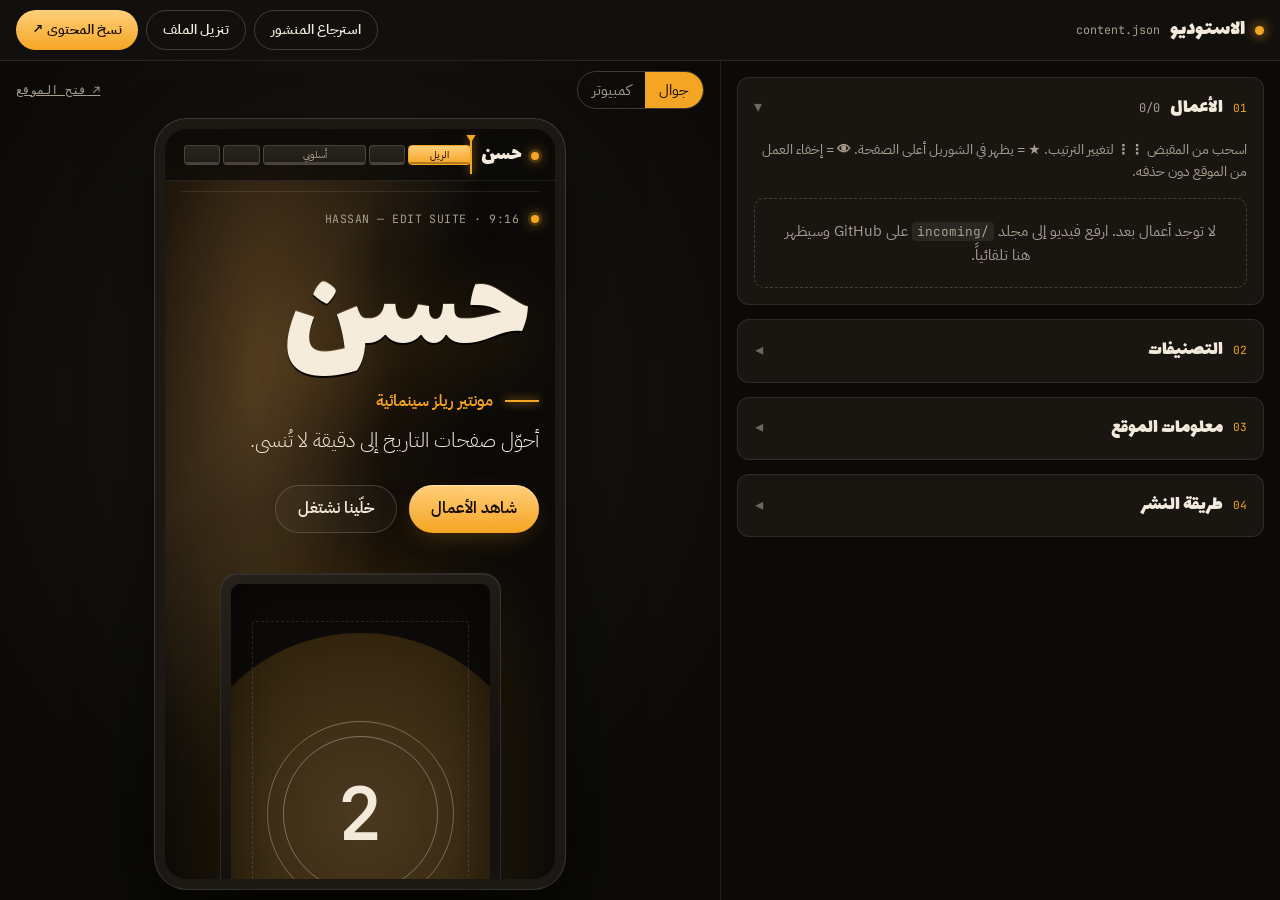
==== studio/index.html @ 0f014a51 "Add /studio visual editor, timeline polish, robots.txt Co-Authored-By: Claude Opus 5.5 <noreply@anth" ====
<!doctype html>
<html lang="ar" dir="rtl">
<head>
  <meta charset="utf-8">
  <meta name="viewport" content="width=device-width, initial-scale=1">
  <meta name="robots" content="noindex, nofollow">
  <title>الاستوديو — تحرير الموقع</title>
  <link rel="icon" href="../assets/favicon.svg" type="image/svg+xml">
  <link rel="preconnect" href="https://fonts.googleapis.com">
  <link rel="preconnect" href="https://fonts.gstatic.com" crossorigin>
  <link rel="stylesheet" href="https://fonts.googleapis.com/css2?family=IBM+Plex+Sans+Arabic:wght@400;600&family=JetBrains+Mono:wght@400;600&family=Lalezar&display=swap">
  <link rel="stylesheet" href="studio.css">
</head>
<body>
  <header class="bar">
    <div class="bar__brand"><span class="tally"></span><b>الاستوديو</b><span class="mono dim">content.json</span></div>
    <div class="bar__status" id="status" role="status"></div>
    <div class="bar__actions">
      <button class="btn btn--ghost" id="btnReset" type="button" title="تجاهل تعديلاتك والرجوع للنسخة المنشورة">استرجاع المنشور</button>
      <button class="btn btn--ghost" id="btnDownload" type="button">تنزيل الملف</button>
      <button class="btn btn--amber" id="btnCopy" type="button">نسخ المحتوى ↗</button>
    </div>
  </header>

  <div class="tabs" role="tablist">
    <button role="tab" aria-selected="true" data-pane="edit">التحرير</button>
    <button role="tab" aria-selected="false" data-pane="preview">المعاينة</button>
  </div>

  <main class="layout">
    <section class="pane pane--edit" id="paneEdit">
      <details class="box" open>
        <summary><span class="mono">01</span> الأعمال <span class="count" id="worksCount"></span></summary>
        <p class="hint">اسحب من المقبض <b>⋮⋮</b> لتغيير الترتيب. <b>★</b> = يظهر في الشوريل أعلى الصفحة. <b>👁</b> = إخفاء العمل من الموقع دون حذفه.</p>
        <ol class="works" id="works"></ol>
      </details>

      <details class="box">
        <summary><span class="mono">02</span> التصنيفات</summary>
        <p class="hint">تغيير اسم التصنيف هنا يحدّثه في كل الأعمال تلقائياً. الترتيب هنا = ترتيب الأزرار في الموقع.</p>
        <ul class="cats" id="cats"></ul>
        <form class="addcat" id="addCat"><input id="newCat" placeholder="اسم تصنيف جديد" aria-label="اسم تصنيف جديد"><button class="btn btn--ghost" type="submit">إضافة</button></form>
      </details>

      <details class="box">
        <summary><span class="mono">03</span> معلومات الموقع</summary>
        <div class="fields" id="siteFields"></div>
      </details>

      <details class="box">
        <summary><span class="mono">04</span> طريقة النشر</summary>
        <ol class="howto">
          <li>عدّل ما تريد هنا وشاهد النتيجة في المعاينة.</li>
          <li>اضغط <b>نسخ المحتوى</b>. سيُنسخ الملف وتُفتح صفحة GitHub لتعديل <code>content.json</code>.</li>
          <li>في صفحة GitHub: اضغط داخل المحرّر، حدّد الكل (<code>Ctrl+A</code> أو ⌘A) ثم الصق (<code>Ctrl+V</code>).</li>
          <li>اضغط الزر الأخضر <b>Commit changes</b> ثم <b>Commit changes</b> مرة ثانية.</li>
          <li>خلال دقيقة أو دقيقتين يظهر التعديل على الموقع.</li>
        </ol>
      </details>
    </section>

    <section class="pane pane--preview" id="panePreview">
      <div class="preview__bar">
        <div class="seg" role="group" aria-label="حجم المعاينة">
          <button type="button" data-size="phone" aria-pressed="true">جوال</button>
          <button type="button" data-size="desktop" aria-pressed="false">كمبيوتر</button>
        </div>
        <a class="mono dim" href="../" target="_blank" rel="noopener">فتح الموقع ↗</a>
      </div>
      <div class="preview__stage" id="stage">
        <iframe id="frame" title="معاينة الموقع" src="../?embed=1"></iframe>
      </div>
    </section>
  </main>

  <dialog class="modal" id="modal">
    <form method="dialog">
      <p class="mono amber">COPIED ✓</p>
      <h2>تم نسخ المحتوى</h2>
      <ol class="howto">
        <li>في صفحة GitHub التي فُتحت: اضغط داخل المحرّر.</li>
        <li>حدّد الكل <code>Ctrl+A</code> (أو ⌘A على ماك) ثم الصق <code>Ctrl+V</code>.</li>
        <li>اضغط <b>Commit changes</b>، ثم أكّد.</li>
      </ol>
      <p class="hint">لم تُفتح الصفحة؟ <a id="ghLink" target="_blank" rel="noopener">افتحها من هنا</a>.</p>
      <details class="manual"><summary>لم يعمل النسخ؟ انسخه يدوياً</summary><textarea id="manual" readonly rows="8"></textarea></details>
      <button class="btn btn--amber" value="ok">تمام</button>
    </form>
  </dialog>

  <script src="studio.js" defer></script>
</body>
</html>
---- studio/studio.css ----
:root {
  --bg: #0b0a08; --bg-2: #12100d; --panel: #191612; --panel-2: #221e18;
  --ink: #f3eadb; --dim: #a99e8d; --faint: #6f675b; --line: rgba(243,234,219,.1); --line-2: rgba(243,234,219,.2);
  --amber: #f5a524; --amber-hi: #ffcf7a;
  --body: "IBM Plex Sans Arabic", system-ui, sans-serif; --mono: "JetBrains Mono", ui-monospace, monospace; --display: "Lalezar", var(--body);
  color-scheme: dark;
}
* { box-sizing: border-box; }
html, body { height: 100%; }
body { margin: 0; background: var(--bg); color: var(--ink); font: 15px/1.6 var(--body); display: flex; flex-direction: column; }
button, input, select, textarea { font: inherit; color: inherit; }
button { cursor: pointer; }
.mono { font-family: var(--mono); direction: ltr; unicode-bidi: isolate; font-size: .78em; }
.dim { color: var(--dim); } .amber { color: var(--amber); }
code { font-family: var(--mono); font-size: .85em; background: rgba(243,234,219,.08); padding: 1px 5px; border-radius: 4px; direction: ltr; unicode-bidi: isolate; }
.tally { width: 9px; height: 9px; border-radius: 50%; background: var(--amber); box-shadow: 0 0 12px var(--amber); display: inline-block; }
:focus-visible { outline: 2px solid var(--amber); outline-offset: 2px; }

.bar { display: flex; align-items: center; gap: 14px; flex-wrap: wrap; padding: 10px 16px; border-bottom: 1px solid var(--line); background: var(--bg-2); position: sticky; top: 0; z-index: 5; }
.bar__brand { display: flex; align-items: center; gap: 10px; }
.bar__brand b { font-family: var(--display); font-weight: 400; font-size: 1.4rem; }
.bar__status { flex: 1; color: var(--dim); font-size: .85rem; min-width: 120px; }
.bar__status.warn { color: var(--amber-hi); }
.bar__actions { display: flex; gap: 8px; flex-wrap: wrap; }
.btn { min-height: 40px; padding: 0 16px; border-radius: 999px; border: 1px solid var(--line-2); background: transparent; font-weight: 600; font-size: .9rem; white-space: nowrap; }
.btn:hover { border-color: var(--amber); }
.btn--amber { background: linear-gradient(var(--amber-hi), var(--amber)); color: #160d02; border: 0; }

.tabs { display: none; }
.layout { flex: 1; display: grid; grid-template-columns: minmax(380px, 560px) 1fr; min-height: 0; }
.pane { min-height: 0; overflow: auto; }
.pane--edit { padding: 16px; border-inline-end: 1px solid var(--line); }
.pane--preview { display: flex; flex-direction: column; background: radial-gradient(60% 60% at 50% 40%, #1d1913, #0b0a08); }
@media (max-width: 900px) {
  .tabs { display: flex; border-bottom: 1px solid var(--line); }
  .tabs button { flex: 1; min-height: 44px; background: none; border: 0; border-bottom: 2px solid transparent; color: var(--dim); }
  .tabs button[aria-selected="true"] { color: var(--ink); border-color: var(--amber); }
  .layout { grid-template-columns: 1fr; }
  .pane--edit { border: 0; }
  .layout[data-pane="edit"] .pane--preview, .layout[data-pane="preview"] .pane--edit { display: none; }
  .bar__status { order: 3; flex-basis: 100%; }
}

.box { border: 1px solid var(--line); border-radius: 12px; background: var(--panel); margin-bottom: 14px; }
.box > summary { list-style: none; cursor: pointer; padding: 14px 16px; font-family: var(--display); font-size: 1.3rem; display: flex; align-items: center; gap: 10px; }
.box > summary::-webkit-details-marker { display: none; }
.box > summary .mono { color: var(--amber); font-size: .7rem; }
.box > summary::after { content: "▾"; margin-inline-start: auto; color: var(--faint); font-size: 1rem; transition: transform .2s; }
.box:not([open]) > summary::after { transform: rotate(90deg); }
.count { font-family: var(--mono); font-size: .75rem; color: var(--dim); }
.box > :not(summary) { margin-inline: 16px; }
.box > :last-child { margin-bottom: 16px; }
.hint { color: var(--dim); font-size: .86rem; margin-top: 0; }

input, select, textarea { width: 100%; min-height: 40px; padding: 8px 10px; border-radius: 8px; border: 1px solid var(--line-2); background: #0f0d0b; }
textarea { resize: vertical; line-height: 1.7; }
input:focus, select:focus, textarea:focus { border-color: var(--amber); outline: none; }
label { display: grid; gap: 4px; font-size: .85rem; color: var(--dim); }
.fields { display: grid; gap: 12px; }
.fields .ltr { direction: ltr; text-align: left; }

/* works list */
.works { list-style: none; padding: 0; display: grid; gap: 8px; }
.work { display: grid; grid-template-columns: 28px 56px 1fr; gap: 10px; align-items: start; padding: 8px; border-radius: 10px; border: 1px solid var(--line); background: var(--bg-2); position: relative; }
.work.is-hidden { opacity: .5; }
.work.is-dragging { z-index: 3; border-color: var(--amber); box-shadow: 0 16px 40px rgba(0,0,0,.6); background: var(--panel-2); }
.work__handle { align-self: stretch; display: grid; place-items: center; border: 0; background: none; color: var(--faint); cursor: grab; touch-action: none; font-size: 1.1rem; letter-spacing: -3px; border-radius: 6px; }
.work__handle:hover { color: var(--amber); background: rgba(245,165,36,.08); }
.work__thumb { width: 56px; aspect-ratio: 9/16; object-fit: cover; border-radius: 6px; background: #000; }
.work__main { display: grid; gap: 6px; min-width: 0; }
.work__row { display: flex; gap: 6px; align-items: center; }
.work__row select { flex: 1; min-width: 0; }
.tog { width: 40px; height: 40px; flex: none; border-radius: 8px; border: 1px solid var(--line-2); background: none; font-size: 1rem; color: var(--faint); }
.tog[aria-pressed="true"] { color: #160d02; background: var(--amber); border-color: var(--amber); }
.tog.eye[aria-pressed="true"] { background: #3a3329; color: var(--ink); border-color: var(--line-2); }
.work details { font-size: .85rem; }
.work details summary { cursor: pointer; color: var(--dim); }
.work details[open] summary { margin-bottom: 6px; }
.work details .fields { gap: 8px; }
.work .path { font-family: var(--mono); font-size: .72rem; color: var(--faint); direction: ltr; text-align: left; word-break: break-all; }
.work__move { display: flex; gap: 4px; }
.work__move button { width: 32px; height: 32px; border-radius: 6px; border: 1px solid var(--line); background: none; color: var(--dim); }
.empty-works { color: var(--dim); padding: 20px; border: 1px dashed var(--line-2); border-radius: 10px; text-align: center; }

/* categories */
.cats { list-style: none; padding: 0; display: grid; gap: 6px; }
.cat { display: flex; gap: 6px; align-items: center; }
.cat input { flex: 1; }
.cat .n { font-family: var(--mono); font-size: .72rem; color: var(--dim); min-width: 28px; text-align: center; }
.cat button { width: 36px; height: 40px; border-radius: 8px; border: 1px solid var(--line); background: none; color: var(--dim); flex: none; }
.addcat { display: flex; gap: 8px; margin-top: 10px; }

.howto { padding-inline-start: 22px; display: grid; gap: 6px; color: var(--ink); }

/* preview */
.preview__bar { display: flex; justify-content: space-between; align-items: center; padding: 10px 16px; }
.seg { display: inline-flex; border: 1px solid var(--line-2); border-radius: 999px; overflow: hidden; }
.seg button { border: 0; background: none; padding: 6px 14px; color: var(--dim); }
.seg button[aria-pressed="true"] { background: var(--amber); color: #160d02; }
.preview__stage { flex: 1; display: grid; place-items: center; padding: 8px 16px 20px; min-height: 0; }
#frame { border: 0; background: var(--bg); border-radius: 22px; box-shadow: 0 0 0 10px #1c1914, 0 0 0 11px var(--line-2), 0 40px 80px rgba(0,0,0,.7); width: 390px; height: min(844px, calc(100vh - 150px)); }
.preview__stage.desktop #frame { width: 100%; height: 100%; border-radius: 10px; box-shadow: 0 0 0 1px var(--line-2); }
@media (max-width: 900px) { #frame { width: min(390px, 100%); height: calc(100vh - 190px); } }

.modal { max-width: 480px; width: calc(100% - 32px); border: 1px solid var(--line-2); border-radius: 16px; background: var(--panel); color: var(--ink); padding: 24px; }
.modal::backdrop { background: rgba(0,0,0,.7); backdrop-filter: blur(4px); }
.modal h2 { font-family: var(--display); font-weight: 400; font-size: 1.8rem; margin: 4px 0 10px; }
.modal a { color: var(--amber-hi); }
.manual { margin: 10px 0 16px; }
.manual textarea { margin-top: 8px; font-family: var(--mono); font-size: .75rem; direction: ltr; }
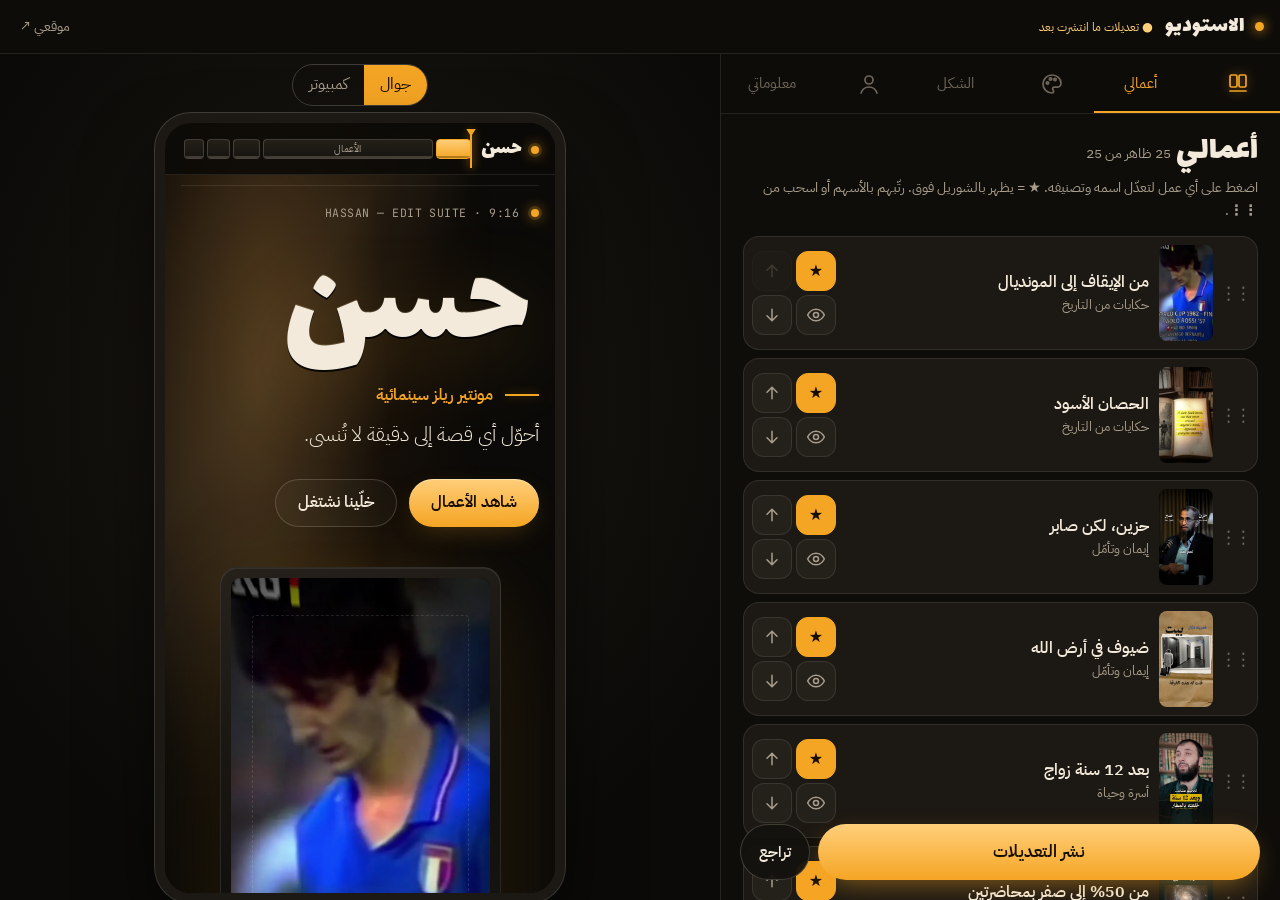
==== commit 36a73002: "Four site styles, real-clip 'my style' section, phone-first studio with one-tap publishing - Themes " ====
--- a/studio/index.html
+++ b/studio/index.html
@@ -2,92 +2,138 @@
 <html lang="ar" dir="rtl">
 <head>
   <meta charset="utf-8">
-  <meta name="viewport" content="width=device-width, initial-scale=1">
+  <meta name="viewport" content="width=device-width, initial-scale=1, viewport-fit=cover">
   <meta name="robots" content="noindex, nofollow">
-  <title>الاستوديو — تحرير الموقع</title>
+  <meta name="theme-color" content="#0f0d0a">
+  <title>الاستوديو — تعديل موقعي</title>
   <link rel="icon" href="../assets/favicon.svg" type="image/svg+xml">
   <link rel="preconnect" href="https://fonts.googleapis.com">
   <link rel="preconnect" href="https://fonts.gstatic.com" crossorigin>
-  <link rel="stylesheet" href="https://fonts.googleapis.com/css2?family=IBM+Plex+Sans+Arabic:wght@400;600&family=JetBrains+Mono:wght@400;600&family=Lalezar&display=swap">
+  <link rel="stylesheet" href="https://fonts.googleapis.com/css2?family=IBM+Plex+Sans+Arabic:wght@400;600&family=Lalezar&display=swap">
+  <link rel="stylesheet" href="https://fonts.googleapis.com/css2?family=Aref+Ruqaa:wght@700&family=Reem+Kufi:wght@700&family=Marhey:wght@700&display=swap&text=%D8%AD%D8%B3%D9%86">
   <link rel="stylesheet" href="studio.css">
 </head>
 <body>
-  <header class="bar">
-    <div class="bar__brand"><span class="tally"></span><b>الاستوديو</b><span class="mono dim">content.json</span></div>
-    <div class="bar__status" id="status" role="status"></div>
-    <div class="bar__actions">
-      <button class="btn btn--ghost" id="btnReset" type="button" title="تجاهل تعديلاتك والرجوع للنسخة المنشورة">استرجاع المنشور</button>
-      <button class="btn btn--ghost" id="btnDownload" type="button">تنزيل الملف</button>
-      <button class="btn btn--amber" id="btnCopy" type="button">نسخ المحتوى ↗</button>
-    </div>
+  <header class="top">
+    <div class="top__brand"><span class="tally"></span><b>الاستوديو</b></div>
+    <span class="top__status" id="status" role="status"></span>
+    <a class="top__site" href="../" target="_blank" rel="noopener">موقعي ↗</a>
   </header>
 
-  <div class="tabs" role="tablist">
-    <button role="tab" aria-selected="true" data-pane="edit">التحرير</button>
-    <button role="tab" aria-selected="false" data-pane="preview">المعاينة</button>
-  </div>
+  <div class="app" id="app" data-tab="works">
+    <main class="editor">
+      <nav class="tabs" role="tablist" aria-label="أقسام الاستوديو">
+        <button role="tab" data-tab="works"><svg viewBox="0 0 24 24"><rect x="4" y="3" width="7" height="12" rx="1.5"/><rect x="13" y="3" width="7" height="12" rx="1.5"/><path d="M4 19h16"/></svg><span>أعمالي</span></button>
+        <button role="tab" data-tab="look"><svg viewBox="0 0 24 24"><path d="M12 3a9 9 0 1 0 0 18c1.1 0 1.6-.8 1.6-1.6 0-1.2-1-1.5-1-2.6 0-.9.7-1.6 1.6-1.6H17a4 4 0 0 0 4-4C21 6.6 17 3 12 3z"/><circle cx="7.5" cy="11" r="1.2"/><circle cx="10.5" cy="7" r="1.2"/><circle cx="15" cy="7.5" r="1.2"/></svg><span>الشكل</span></button>
+        <button role="tab" data-tab="info"><svg viewBox="0 0 24 24"><circle cx="12" cy="8" r="4"/><path d="M4 21c1.5-4 4.5-6 8-6s6.5 2 8 6"/></svg><span>معلوماتي</span></button>
+        <button role="tab" data-tab="preview" class="tabs__preview"><svg viewBox="0 0 24 24"><path d="M2 12s3.5-7 10-7 10 7 10 7-3.5 7-10 7S2 12 2 12z"/><circle cx="12" cy="12" r="3"/></svg><span>معاينة</span></button>
+      </nav>
 
-  <main class="layout">
-    <section class="pane pane--edit" id="paneEdit">
-      <details class="box" open>
-        <summary><span class="mono">01</span> الأعمال <span class="count" id="worksCount"></span></summary>
-        <p class="hint">اسحب من المقبض <b>⋮⋮</b> لتغيير الترتيب. <b>★</b> = يظهر في الشوريل أعلى الصفحة. <b>👁</b> = إخفاء العمل من الموقع دون حذفه.</p>
+      <!-- WORKS -->
+      <section class="pane" data-pane="works">
+        <div class="pane__head">
+          <h1>أعمالي <small id="worksCount"></small></h1>
+          <p class="hint">اضغط على أي عمل لتعدّل اسمه وتصنيفه. <b>★</b> = يظهر بالشوريل فوق. رتّبهم بالأسهم أو اسحب من <b>⋮⋮</b>.</p>
+        </div>
         <ol class="works" id="works"></ol>
-      </details>
+        <details class="box" id="catsBox">
+          <summary>التصنيفات</summary>
+          <p class="hint">تغيير اسم التصنيف بيغيّره بكل الأعمال. التصنيف الفاضي ما بيظهر بالموقع.</p>
+          <ul class="cats" id="cats"></ul>
+          <form class="row" id="addCat"><input id="newCat" placeholder="اسم تصنيف جديد" aria-label="اسم تصنيف جديد"><button class="btn btn--ghost" type="submit">إضافة</button></form>
+        </details>
+        <div class="box tip">
+          <b>بدك تضيف فيديو جديد؟</b>
+          <p>ارفعه على GitHub بمجلد <code>incoming</code> (Add file ← Upload files)، وخلال دقائق بيطلع هون لحاله.</p>
+          <a class="btn btn--ghost" href="https://github.com/h2ssanali/h2ssanali.github.io/upload/main/incoming" target="_blank" rel="noopener">رفع فيديو ↗</a>
+        </div>
+      </section>
 
-      <details class="box">
-        <summary><span class="mono">02</span> التصنيفات</summary>
-        <p class="hint">تغيير اسم التصنيف هنا يحدّثه في كل الأعمال تلقائياً. الترتيب هنا = ترتيب الأزرار في الموقع.</p>
-        <ul class="cats" id="cats"></ul>
-        <form class="addcat" id="addCat"><input id="newCat" placeholder="اسم تصنيف جديد" aria-label="اسم تصنيف جديد"><button class="btn btn--ghost" type="submit">إضافة</button></form>
-      </details>
+      <!-- LOOK -->
+      <section class="pane" data-pane="look">
+        <div class="pane__head">
+          <h1>شكل الموقع</h1>
+          <p class="hint">اختار ستايل، وشوفه مباشرة بالمعاينة.</p>
+        </div>
+        <div class="themes" id="themes" role="radiogroup" aria-label="ستايل الموقع"></div>
 
-      <details class="box">
-        <summary><span class="mono">03</span> معلومات الموقع</summary>
-        <div class="fields" id="siteFields"></div>
-      </details>
+        <h2 class="sub">الأقسام</h2>
+        <div class="switches">
+          <label class="switch"><span>قسم «أسلوبي»</span><input type="checkbox" id="showStyle"><i></i></label>
+          <label class="switch"><span>قسم «نبذة»</span><input type="checkbox" id="showAbout"><i></i></label>
+        </div>
 
-      <details class="box">
-        <summary><span class="mono">04</span> طريقة النشر</summary>
-        <ol class="howto">
-          <li>عدّل ما تريد هنا وشاهد النتيجة في المعاينة.</li>
-          <li>اضغط <b>نسخ المحتوى</b>. سيُنسخ الملف وتُفتح صفحة GitHub لتعديل <code>content.json</code>.</li>
-          <li>في صفحة GitHub: اضغط داخل المحرّر، حدّد الكل (<code>Ctrl+A</code> أو ⌘A) ثم الصق (<code>Ctrl+V</code>).</li>
-          <li>اضغط الزر الأخضر <b>Commit changes</b> ثم <b>Commit changes</b> مرة ثانية.</li>
-          <li>خلال دقيقة أو دقيقتين يظهر التعديل على الموقع.</li>
-        </ol>
-      </details>
-    </section>
+        <h2 class="sub">لقطات «أسلوبي»</h2>
+        <p class="hint">كل لقطة مقصوصة من ريل حقيقي. غيّر العنوان والوصف، أو احذف اللي ما بدك ياه.</p>
+        <ol class="styles" id="styles"></ol>
+      </section>
 
-    <section class="pane pane--preview" id="panePreview">
+      <!-- INFO -->
+      <section class="pane" data-pane="info">
+        <div class="pane__head">
+          <h1>معلوماتي</h1>
+          <p class="hint">أي خانة بتتركها فاضية ما بتظهر بالموقع.</p>
+        </div>
+        <h2 class="sub">رقمي وحساباتي</h2>
+        <div class="fields" id="contactFields"></div>
+        <h2 class="sub">النصوص</h2>
+        <div class="fields" id="textFields"></div>
+      </section>
+
+      <!-- PREVIEW (phone tab) -->
+      <section class="pane pane--preview-tab" data-pane="preview"></section>
+    </main>
+
+    <aside class="preview" id="preview">
       <div class="preview__bar">
         <div class="seg" role="group" aria-label="حجم المعاينة">
           <button type="button" data-size="phone" aria-pressed="true">جوال</button>
           <button type="button" data-size="desktop" aria-pressed="false">كمبيوتر</button>
         </div>
-        <a class="mono dim" href="../" target="_blank" rel="noopener">فتح الموقع ↗</a>
       </div>
-      <div class="preview__stage" id="stage">
-        <iframe id="frame" title="معاينة الموقع" src="../?embed=1"></iframe>
-      </div>
-    </section>
-  </main>
+      <div class="preview__stage" id="stage"><iframe id="frame" title="معاينة الموقع" src="../?embed=1"></iframe></div>
+    </aside>
+  </div>
 
-  <dialog class="modal" id="modal">
-    <form method="dialog">
-      <p class="mono amber">COPIED ✓</p>
-      <h2>تم نسخ المحتوى</h2>
-      <ol class="howto">
-        <li>في صفحة GitHub التي فُتحت: اضغط داخل المحرّر.</li>
-        <li>حدّد الكل <code>Ctrl+A</code> (أو ⌘A على ماك) ثم الصق <code>Ctrl+V</code>.</li>
-        <li>اضغط <b>Commit changes</b>، ثم أكّد.</li>
+  <div class="publish" id="publishBar" hidden>
+    <button class="btn btn--amber btn--big" id="btnPublish" type="button">نشر التعديلات</button>
+    <button class="btn btn--ghost" id="btnUndo" type="button" title="رجّع كل شي متل الموقع">تراجع</button>
+  </div>
+
+  <!-- edit one work (bottom sheet on phone) -->
+  <dialog class="sheet" id="workSheet">
+    <form method="dialog" class="sheet__body" id="workForm"></form>
+  </dialog>
+
+  <!-- publish -->
+  <dialog class="sheet" id="pubSheet">
+    <form method="dialog" class="sheet__body">
+      <h2>نشر التعديلات</h2>
+      <ol class="steps">
+        <li>اضغط <b>افتح GitHub</b> تحت. بتنفتح صفحة وفيها تعديلاتك جاهزة.</li>
+        <li>اضغط الزر الأخضر <b>Commit changes…</b></li>
+        <li>وبعدين <b>Commit changes</b> مرة ثانية. وخلص!</li>
       </ol>
-      <p class="hint">لم تُفتح الصفحة؟ <a id="ghLink" target="_blank" rel="noopener">افتحها من هنا</a>.</p>
-      <details class="manual"><summary>لم يعمل النسخ؟ انسخه يدوياً</summary><textarea id="manual" readonly rows="8"></textarea></details>
-      <button class="btn btn--amber" value="ok">تمام</button>
+      <p class="hint">خلال دقيقة أو دقيقتين بيتحدّث موقعك. لازم تكون داخل على GitHub بحسابك.</p>
+      <a class="btn btn--amber btn--big" id="pubGo" target="_blank" rel="noopener">افتح GitHub ↗</a>
+      <details class="manual">
+        <summary>ما زبط؟ جرّب طريقة النسخ واللصق</summary>
+        <ol class="steps">
+          <li>اضغط <b>نسخ المحتوى</b>.</li>
+          <li>افتح صفحة تعديل الملف، حدّد كل النص واحذفه، والصق مكانه.</li>
+          <li>اضغط <b>Commit changes</b> مرتين.</li>
+        </ol>
+        <div class="row">
+          <button class="btn btn--ghost" type="button" id="btnCopy">نسخ المحتوى</button>
+          <a class="btn btn--ghost" href="https://github.com/h2ssanali/h2ssanali.github.io/edit/main/content.json" target="_blank" rel="noopener">صفحة التعديل ↗</a>
+        </div>
+        <textarea id="manual" readonly rows="5" aria-label="المحتوى للنسخ اليدوي"></textarea>
+      </details>
+      <button class="btn btn--ghost" value="close">إغلاق</button>
     </form>
   </dialog>
 
+  <div class="toast" id="toast" role="status" aria-live="polite"></div>
   <script src="studio.js" defer></script>
 </body>
 </html>
--- a/studio/studio.css
+++ b/studio/studio.css
@@ -1,110 +1,188 @@
 :root {
-  --bg: #0b0a08; --bg-2: #12100d; --panel: #191612; --panel-2: #221e18;
-  --ink: #f3eadb; --dim: #a99e8d; --faint: #6f675b; --line: rgba(243,234,219,.1); --line-2: rgba(243,234,219,.2);
-  --amber: #f5a524; --amber-hi: #ffcf7a;
-  --body: "IBM Plex Sans Arabic", system-ui, sans-serif; --mono: "JetBrains Mono", ui-monospace, monospace; --display: "Lalezar", var(--body);
+  --bg: #0f0d0a; --bg-2: #16130f; --panel: #1c1813; --panel-2: #252019;
+  --ink: #f3eadb; --dim: #a99e8d; --faint: #6f675b;
+  --line: rgba(243,234,219,.1); --line-2: rgba(243,234,219,.2);
+  --amber: #f5a524; --amber-hi: #ffcf7a; --on-amber: #160d02;
+  --body: "IBM Plex Sans Arabic", system-ui, -apple-system, sans-serif; --display: "Lalezar", var(--body);
+  --top: 54px; --nav: 64px; --safe-b: env(safe-area-inset-bottom, 0px);
   color-scheme: dark;
 }
-* { box-sizing: border-box; }
-html, body { height: 100%; }
-body { margin: 0; background: var(--bg); color: var(--ink); font: 15px/1.6 var(--body); display: flex; flex-direction: column; }
+* { box-sizing: border-box; -webkit-tap-highlight-color: transparent; }
+html, body { margin: 0; background: var(--bg); color: var(--ink); }
+body { font: 16px/1.6 var(--body); }
 button, input, select, textarea { font: inherit; color: inherit; }
-button { cursor: pointer; }
-.mono { font-family: var(--mono); direction: ltr; unicode-bidi: isolate; font-size: .78em; }
-.dim { color: var(--dim); } .amber { color: var(--amber); }
-code { font-family: var(--mono); font-size: .85em; background: rgba(243,234,219,.08); padding: 1px 5px; border-radius: 4px; direction: ltr; unicode-bidi: isolate; }
+button { cursor: pointer; background: none; border: 0; padding: 0; }
+a { color: inherit; }
+code { font-size: .85em; background: rgba(243,234,219,.08); padding: 1px 6px; border-radius: 4px; direction: ltr; unicode-bidi: isolate; }
+:focus-visible { outline: 2px solid var(--amber); outline-offset: 2px; }
+[hidden] { display: none !important; }
 .tally { width: 9px; height: 9px; border-radius: 50%; background: var(--amber); box-shadow: 0 0 12px var(--amber); display: inline-block; }
-:focus-visible { outline: 2px solid var(--amber); outline-offset: 2px; }
+.hint { color: var(--dim); font-size: .9rem; margin: 4px 0 0; }
 
-.bar { display: flex; align-items: center; gap: 14px; flex-wrap: wrap; padding: 10px 16px; border-bottom: 1px solid var(--line); background: var(--bg-2); position: sticky; top: 0; z-index: 5; }
-.bar__brand { display: flex; align-items: center; gap: 10px; }
-.bar__brand b { font-family: var(--display); font-weight: 400; font-size: 1.4rem; }
-.bar__status { flex: 1; color: var(--dim); font-size: .85rem; min-width: 120px; }
-.bar__status.warn { color: var(--amber-hi); }
-.bar__actions { display: flex; gap: 8px; flex-wrap: wrap; }
-.btn { min-height: 40px; padding: 0 16px; border-radius: 999px; border: 1px solid var(--line-2); background: transparent; font-weight: 600; font-size: .9rem; white-space: nowrap; }
-.btn:hover { border-color: var(--amber); }
-.btn--amber { background: linear-gradient(var(--amber-hi), var(--amber)); color: #160d02; border: 0; }
+/* top bar */
+.top { position: fixed; inset: 0 0 auto; z-index: 20; height: var(--top); display: flex; align-items: center; gap: 12px; padding: 0 16px; background: rgba(15,13,10,.94); backdrop-filter: blur(10px); -webkit-backdrop-filter: blur(10px); border-bottom: 1px solid var(--line); }
+.top__brand { display: flex; align-items: center; gap: 10px; }
+.top__brand b { font-family: var(--display); font-weight: 400; font-size: 1.45rem; }
+.top__status { flex: 1; font-size: .78rem; color: var(--dim); white-space: nowrap; overflow: hidden; text-overflow: ellipsis; }
+.top__status.dirty { color: var(--amber-hi); }
+.top__site { font-size: .85rem; color: var(--dim); text-decoration: none; padding: 8px 4px; }
 
-.tabs { display: none; }
-.layout { flex: 1; display: grid; grid-template-columns: minmax(380px, 560px) 1fr; min-height: 0; }
-.pane { min-height: 0; overflow: auto; }
-.pane--edit { padding: 16px; border-inline-end: 1px solid var(--line); }
-.pane--preview { display: flex; flex-direction: column; background: radial-gradient(60% 60% at 50% 40%, #1d1913, #0b0a08); }
-@media (max-width: 900px) {
-  .tabs { display: flex; border-bottom: 1px solid var(--line); }
-  .tabs button { flex: 1; min-height: 44px; background: none; border: 0; border-bottom: 2px solid transparent; color: var(--dim); }
-  .tabs button[aria-selected="true"] { color: var(--ink); border-color: var(--amber); }
-  .layout { grid-template-columns: 1fr; }
-  .pane--edit { border: 0; }
-  .layout[data-pane="edit"] .pane--preview, .layout[data-pane="preview"] .pane--edit { display: none; }
-  .bar__status { order: 3; flex-basis: 100%; }
+/* layout: phone first */
+.app { padding-top: var(--top); }
+.editor { padding: 0 16px calc(var(--nav) + var(--safe-b) + 96px); max-width: 640px; margin: 0 auto; }
+.pane { display: none; padding-top: 18px; }
+.app[data-tab="works"] [data-pane="works"], .app[data-tab="look"] [data-pane="look"], .app[data-tab="info"] [data-pane="info"] { display: block; }
+.pane__head h1 { margin: 0; font-family: var(--display); font-weight: 400; font-size: 2.1rem; line-height: 1.2; }
+.pane__head h1 small { font-family: var(--body); font-size: .9rem; color: var(--dim); }
+.pane__head { margin-bottom: 14px; }
+.sub { font-family: var(--display); font-weight: 400; font-size: 1.35rem; margin: 28px 0 6px; }
+
+/* bottom tab bar */
+.tabs { position: fixed; inset: auto 0 0; z-index: 20; height: calc(var(--nav) + var(--safe-b)); padding-bottom: var(--safe-b); display: flex; background: rgba(21,18,14,.97); border-top: 1px solid var(--line); backdrop-filter: blur(10px); -webkit-backdrop-filter: blur(10px); }
+.tabs button { flex: 1; display: grid; place-items: center; align-content: center; gap: 2px; color: var(--faint); font-size: .75rem; }
+.tabs svg { width: 24px; height: 24px; fill: none; stroke: currentColor; stroke-width: 1.7; stroke-linecap: round; stroke-linejoin: round; }
+.tabs button[aria-selected="true"] { color: var(--amber); }
+.tabs button[aria-selected="true"] svg { filter: drop-shadow(0 0 6px rgba(245,165,36,.45)); }
+
+/* preview: full screen tab on phone */
+.preview { display: none; }
+.app[data-tab="preview"] .preview { display: flex; position: fixed; inset: var(--top) 0 calc(var(--nav) + var(--safe-b)); z-index: 5; flex-direction: column; background: #000; }
+.app[data-tab="preview"] .preview__bar { display: none; }
+.preview__stage { flex: 1; display: grid; place-items: center; min-height: 0; }
+#frame { border: 0; width: 100%; height: 100%; background: #0b0a08; }
+.preview__bar { display: flex; justify-content: center; padding: 10px; }
+.seg { display: inline-flex; border: 1px solid var(--line-2); border-radius: 999px; overflow: hidden; }
+.seg button { padding: 7px 16px; color: var(--dim); }
+.seg button[aria-pressed="true"] { background: var(--amber); color: var(--on-amber); }
+
+/* desktop: editor + always-on preview */
+@media (min-width: 1000px) {
+  .app { display: grid; grid-template-columns: minmax(460px, 560px) 1fr; height: 100vh; }
+  .editor { max-width: none; margin: 0; overflow: auto; padding: 0 22px 120px; border-inline-end: 1px solid var(--line); }
+  .tabs { position: sticky; top: 0; inset: auto; height: 60px; padding: 0; margin: 0 -22px; background: rgba(15,13,10,.96); border-top: 0; border-bottom: 1px solid var(--line); z-index: 4; }
+  .tabs button { grid-auto-flow: column; gap: 8px; font-size: .95rem; }
+  .tabs button[aria-selected="true"] { box-shadow: inset 0 -2px 0 var(--amber); }
+  .tabs__preview { display: none !important; }
+  .preview, .app[data-tab="preview"] .preview { display: flex; position: static; flex-direction: column; background: radial-gradient(60% 60% at 50% 40%, #1d1913, #0b0a08); min-height: 0; }
+  .app[data-tab="preview"] [data-pane="works"] { display: block; }
+  #frame { width: 390px; height: min(844px, calc(100vh - 130px)); border-radius: 26px; box-shadow: 0 0 0 10px #1c1914, 0 0 0 11px var(--line-2), 0 40px 80px rgba(0,0,0,.7); }
+  .preview__stage.desktop #frame { width: calc(100% - 40px); height: calc(100vh - 130px); border-radius: 10px; box-shadow: 0 0 0 1px var(--line-2); }
 }
 
-.box { border: 1px solid var(--line); border-radius: 12px; background: var(--panel); margin-bottom: 14px; }
-.box > summary { list-style: none; cursor: pointer; padding: 14px 16px; font-family: var(--display); font-size: 1.3rem; display: flex; align-items: center; gap: 10px; }
-.box > summary::-webkit-details-marker { display: none; }
-.box > summary .mono { color: var(--amber); font-size: .7rem; }
-.box > summary::after { content: "▾"; margin-inline-start: auto; color: var(--faint); font-size: 1rem; transition: transform .2s; }
-.box:not([open]) > summary::after { transform: rotate(90deg); }
-.count { font-family: var(--mono); font-size: .75rem; color: var(--dim); }
-.box > :not(summary) { margin-inline: 16px; }
-.box > :last-child { margin-bottom: 16px; }
-.hint { color: var(--dim); font-size: .86rem; margin-top: 0; }
+/* buttons */
+.btn { display: inline-flex; align-items: center; justify-content: center; gap: 8px; min-height: 46px; padding: 0 18px; border-radius: 999px; border: 1px solid var(--line-2); font-weight: 600; font-size: .95rem; text-decoration: none; white-space: nowrap; }
+.btn--amber { background: linear-gradient(var(--amber-hi), var(--amber)); color: var(--on-amber); border: 0; box-shadow: 0 10px 30px -10px rgba(245,165,36,.6); }
+.btn--ghost:active, .btn--amber:active { transform: scale(.98); }
+.btn--big { min-height: 56px; font-size: 1.08rem; width: 100%; }
+.row { display: flex; gap: 8px; align-items: center; }
+.row input { flex: 1; }
 
-input, select, textarea { width: 100%; min-height: 40px; padding: 8px 10px; border-radius: 8px; border: 1px solid var(--line-2); background: #0f0d0b; }
+/* publish bar */
+.publish { position: fixed; z-index: 19; inset: auto 12px calc(var(--nav) + var(--safe-b) + 10px); display: flex; gap: 8px; animation: up .35s cubic-bezier(.2,.7,.1,1); }
+.publish .btn--big { flex: 1; }
+.publish .btn--ghost { background: rgba(21,18,14,.95); }
+@keyframes up { from { transform: translateY(20px); opacity: 0; } }
+@media (min-width: 1000px) { .publish { inset: auto auto 20px 0; right: 20px; width: 520px; } }
+
+/* inputs */
+input, select, textarea { width: 100%; min-height: 48px; padding: 10px 12px; border-radius: 12px; border: 1px solid var(--line-2); background: #0b0a08; font-size: 16px; }
 textarea { resize: vertical; line-height: 1.7; }
 input:focus, select:focus, textarea:focus { border-color: var(--amber); outline: none; }
-label { display: grid; gap: 4px; font-size: .85rem; color: var(--dim); }
-.fields { display: grid; gap: 12px; }
-.fields .ltr { direction: ltr; text-align: left; }
+.fields { display: grid; gap: 14px; }
+.field { display: grid; gap: 6px; }
+.field > span { font-size: .9rem; color: var(--dim); display: flex; gap: 8px; align-items: center; }
+.field svg { width: 18px; height: 18px; color: var(--ink); }
+.field .ltr { direction: ltr; text-align: left; }
+.field small { color: var(--faint); font-size: .78rem; }
+.contact { display: grid; grid-template-columns: 44px 1fr; gap: 10px; align-items: center; background: var(--panel); border: 1px solid var(--line); border-radius: 16px; padding: 8px 10px; }
+.contact__icon { width: 44px; height: 44px; border-radius: 12px; display: grid; place-items: center; background: var(--panel-2); }
+.contact__icon svg { width: 22px; height: 22px; }
+.contact__main { display: grid; gap: 2px; min-width: 0; }
+.contact__main b { font-size: .92rem; font-weight: 600; }
+.contact__main input { min-height: 42px; border: 0; background: transparent; padding: 0; border-radius: 0; }
+.contact__main input:focus { box-shadow: 0 1px 0 var(--amber); }
+.contact.is-filled .contact__icon { background: var(--amber); color: var(--on-amber); }
 
-/* works list */
-.works { list-style: none; padding: 0; display: grid; gap: 8px; }
-.work { display: grid; grid-template-columns: 28px 56px 1fr; gap: 10px; align-items: start; padding: 8px; border-radius: 10px; border: 1px solid var(--line); background: var(--bg-2); position: relative; }
-.work.is-hidden { opacity: .5; }
+/* works */
+.works { list-style: none; margin: 0; padding: 0; display: grid; gap: 8px; }
+.work { display: grid; grid-template-columns: 26px 54px 1fr auto; gap: 10px; align-items: center; padding: 8px; border-radius: 16px; border: 1px solid var(--line); background: var(--panel); position: relative; }
+.work.is-hidden { opacity: .45; }
 .work.is-dragging { z-index: 3; border-color: var(--amber); box-shadow: 0 16px 40px rgba(0,0,0,.6); background: var(--panel-2); }
-.work__handle { align-self: stretch; display: grid; place-items: center; border: 0; background: none; color: var(--faint); cursor: grab; touch-action: none; font-size: 1.1rem; letter-spacing: -3px; border-radius: 6px; }
-.work__handle:hover { color: var(--amber); background: rgba(245,165,36,.08); }
-.work__thumb { width: 56px; aspect-ratio: 9/16; object-fit: cover; border-radius: 6px; background: #000; }
-.work__main { display: grid; gap: 6px; min-width: 0; }
-.work__row { display: flex; gap: 6px; align-items: center; }
-.work__row select { flex: 1; min-width: 0; }
-.tog { width: 40px; height: 40px; flex: none; border-radius: 8px; border: 1px solid var(--line-2); background: none; font-size: 1rem; color: var(--faint); }
-.tog[aria-pressed="true"] { color: #160d02; background: var(--amber); border-color: var(--amber); }
-.tog.eye[aria-pressed="true"] { background: #3a3329; color: var(--ink); border-color: var(--line-2); }
-.work details { font-size: .85rem; }
-.work details summary { cursor: pointer; color: var(--dim); }
-.work details[open] summary { margin-bottom: 6px; }
-.work details .fields { gap: 8px; }
-.work .path { font-family: var(--mono); font-size: .72rem; color: var(--faint); direction: ltr; text-align: left; word-break: break-all; }
-.work__move { display: flex; gap: 4px; }
-.work__move button { width: 32px; height: 32px; border-radius: 6px; border: 1px solid var(--line); background: none; color: var(--dim); }
-.empty-works { color: var(--dim); padding: 20px; border: 1px dashed var(--line-2); border-radius: 10px; text-align: center; }
+.work__handle { align-self: stretch; display: grid; place-items: center; color: var(--faint); cursor: grab; touch-action: none; font-size: 1.1rem; letter-spacing: -3px; border-radius: 8px; }
+.work__thumb { width: 54px; aspect-ratio: 9/16; object-fit: cover; border-radius: 8px; background: #000; }
+.work__open { text-align: start; min-width: 0; display: grid; gap: 2px; padding: 6px 0; }
+.work__open b { font-weight: 600; font-size: .98rem; line-height: 1.35; overflow: hidden; display: -webkit-box; -webkit-line-clamp: 2; -webkit-box-orient: vertical; }
+.work__open span { color: var(--dim); font-size: .8rem; }
+.work__side { display: grid; grid-template-columns: 40px 40px; grid-template-rows: 40px 40px; gap: 4px; }
+.ico { width: 40px; height: 40px; border-radius: 12px; display: grid; place-items: center; color: var(--dim); background: rgba(243,234,219,.04); border: 1px solid var(--line); font-size: 1rem; }
+.ico svg { width: 20px; height: 20px; fill: none; stroke: currentColor; stroke-width: 1.8; stroke-linecap: round; stroke-linejoin: round; }
+.ico.star[aria-pressed="true"] { background: var(--amber); color: var(--on-amber); border-color: var(--amber); }
+.ico.eye[aria-pressed="true"] { background: #3a3329; color: var(--ink); }
+.ico:disabled { opacity: .25; }
+
+/* themes */
+.themes { display: grid; grid-template-columns: repeat(2, minmax(0, 1fr)); gap: 12px; }
+.theme { position: relative; display: grid; gap: 0; text-align: start; border-radius: 18px; overflow: hidden; border: 2px solid var(--line); background: var(--panel); transition: border-color .2s, transform .2s; }
+.theme[aria-checked="true"] { border-color: var(--amber); box-shadow: 0 0 0 4px rgba(245,165,36,.18); }
+.theme:active { transform: scale(.98); }
+.theme__art { position: relative; aspect-ratio: 4/4.4; padding: 12px; display: grid; align-content: space-between; overflow: hidden; }
+.theme__name-art { font-size: 3.4rem; line-height: 1; }
+.theme__bar { height: 4px; width: 46%; border-radius: 4px; }
+.theme__posters { display: flex; gap: 6px; }
+.theme__posters img { width: 36%; aspect-ratio: 9/16; object-fit: cover; }
+.theme__label { padding: 10px 12px 12px; }
+.theme__label b { display: block; font-size: 1rem; }
+.theme__label span { color: var(--dim); font-size: .78rem; line-height: 1.5; display: block; }
+.theme__check { position: absolute; top: 10px; left: 10px; width: 28px; height: 28px; border-radius: 50%; background: var(--amber); color: var(--on-amber); display: none; place-items: center; font-weight: 700; z-index: 2; }
+.theme[aria-checked="true"] .theme__check { display: grid; }
+.theme__full { display: block; text-align: center; margin-top: 10px; color: var(--dim); font-size: .85rem; }
+
+/* switches */
+.switches { display: grid; gap: 8px; }
+.switch { display: flex; justify-content: space-between; align-items: center; min-height: 56px; padding: 0 14px; border-radius: 16px; background: var(--panel); border: 1px solid var(--line); }
+.switch input { position: absolute; opacity: 0; width: 1px; height: 1px; }
+.switch i { width: 52px; height: 30px; border-radius: 99px; background: #3a342b; position: relative; transition: background .2s; flex: none; }
+.switch i::after { content: ""; position: absolute; top: 3px; right: 3px; width: 24px; height: 24px; border-radius: 50%; background: #fff; transition: transform .2s; }
+.switch input:checked + i { background: var(--amber); }
+.switch input:checked + i::after { transform: translateX(-22px); }
+.switch input:focus-visible + i { outline: 2px solid var(--amber); outline-offset: 2px; }
+
+/* style items */
+.styles { list-style: none; margin: 0; padding: 0; display: grid; gap: 10px; }
+.sitem { display: grid; grid-template-columns: 64px 1fr; gap: 10px; padding: 10px; border-radius: 16px; background: var(--panel); border: 1px solid var(--line); }
+.sitem img { width: 64px; aspect-ratio: 4/5; object-fit: cover; border-radius: 10px; }
+.sitem__f { display: grid; gap: 6px; }
+.sitem__f textarea { min-height: 64px; }
+.sitem__tools { display: flex; gap: 6px; }
 
 /* categories */
-.cats { list-style: none; padding: 0; display: grid; gap: 6px; }
+.box { margin-top: 18px; border-radius: 16px; border: 1px solid var(--line); background: var(--panel); padding: 4px 14px 14px; }
+.box > summary { cursor: pointer; padding: 12px 0; font-weight: 600; }
+.tip { padding: 14px; display: grid; gap: 8px; justify-items: start; }
+.tip p { margin: 0; color: var(--dim); font-size: .9rem; }
+.cats { list-style: none; padding: 0; margin: 10px 0; display: grid; gap: 6px; }
 .cat { display: flex; gap: 6px; align-items: center; }
 .cat input { flex: 1; }
-.cat .n { font-family: var(--mono); font-size: .72rem; color: var(--dim); min-width: 28px; text-align: center; }
-.cat button { width: 36px; height: 40px; border-radius: 8px; border: 1px solid var(--line); background: none; color: var(--dim); flex: none; }
-.addcat { display: flex; gap: 8px; margin-top: 10px; }
+.cat .n { font-size: .75rem; color: var(--dim); min-width: 22px; text-align: center; }
 
-.howto { padding-inline-start: 22px; display: grid; gap: 6px; color: var(--ink); }
+/* sheets (bottom on phone, centered on desktop) */
+.sheet { border: 0; padding: 0; margin: auto auto 0; width: 100%; max-width: 560px; max-height: 92vh; border-radius: 22px 22px 0 0; background: var(--bg-2); color: var(--ink); box-shadow: 0 -20px 60px rgba(0,0,0,.6); }
+.sheet[open] { animation: sheet .3s cubic-bezier(.2,.7,.1,1); }
+@keyframes sheet { from { transform: translateY(40px); opacity: .4; } }
+.sheet::backdrop { background: rgba(0,0,0,.6); backdrop-filter: blur(3px); }
+@media (min-width: 700px) { .sheet { margin: auto; border-radius: 22px; } }
+.sheet__body { display: grid; gap: 14px; padding: 12px 18px calc(18px + var(--safe-b)); overflow: auto; max-height: 92vh; }
+.sheet__body::before { content: ""; justify-self: center; width: 44px; height: 5px; border-radius: 5px; background: var(--line-2); }
+.sheet h2 { margin: 0; font-family: var(--display); font-weight: 400; font-size: 1.7rem; }
+.sheet__hero { display: grid; grid-template-columns: 90px 1fr; gap: 12px; align-items: center; }
+.sheet__hero img { width: 90px; aspect-ratio: 9/16; object-fit: cover; border-radius: 12px; }
+.chips { display: flex; flex-wrap: wrap; gap: 8px; }
+.chips button { min-height: 42px; padding: 0 14px; border-radius: 999px; border: 1px solid var(--line-2); color: var(--dim); font-size: .9rem; }
+.chips button[aria-pressed="true"] { background: var(--amber); color: var(--on-amber); border-color: var(--amber); }
+.steps { margin: 0; padding-inline-start: 22px; display: grid; gap: 8px; }
+.manual summary { color: var(--dim); cursor: pointer; padding: 6px 0; }
+.manual .row { margin: 10px 0; flex-wrap: wrap; }
+.manual textarea { font-size: .75rem; direction: ltr; font-family: ui-monospace, monospace; }
 
-/* preview */
-.preview__bar { display: flex; justify-content: space-between; align-items: center; padding: 10px 16px; }
-.seg { display: inline-flex; border: 1px solid var(--line-2); border-radius: 999px; overflow: hidden; }
-.seg button { border: 0; background: none; padding: 6px 14px; color: var(--dim); }
-.seg button[aria-pressed="true"] { background: var(--amber); color: #160d02; }
-.preview__stage { flex: 1; display: grid; place-items: center; padding: 8px 16px 20px; min-height: 0; }
-#frame { border: 0; background: var(--bg); border-radius: 22px; box-shadow: 0 0 0 10px #1c1914, 0 0 0 11px var(--line-2), 0 40px 80px rgba(0,0,0,.7); width: 390px; height: min(844px, calc(100vh - 150px)); }
-.preview__stage.desktop #frame { width: 100%; height: 100%; border-radius: 10px; box-shadow: 0 0 0 1px var(--line-2); }
-@media (max-width: 900px) { #frame { width: min(390px, 100%); height: calc(100vh - 190px); } }
-
-.modal { max-width: 480px; width: calc(100% - 32px); border: 1px solid var(--line-2); border-radius: 16px; background: var(--panel); color: var(--ink); padding: 24px; }
-.modal::backdrop { background: rgba(0,0,0,.7); backdrop-filter: blur(4px); }
-.modal h2 { font-family: var(--display); font-weight: 400; font-size: 1.8rem; margin: 4px 0 10px; }
-.modal a { color: var(--amber-hi); }
-.manual { margin: 10px 0 16px; }
-.manual textarea { margin-top: 8px; font-family: var(--mono); font-size: .75rem; direction: ltr; }
+.toast { position: fixed; z-index: 50; left: 50%; bottom: calc(var(--nav) + var(--safe-b) + 84px); transform: translate(-50%, 20px); opacity: 0; background: var(--ink); color: var(--bg); padding: 10px 18px; border-radius: 999px; font-weight: 600; font-size: .9rem; pointer-events: none; transition: .25s; }
+.toast.on { opacity: 1; transform: translate(-50%, 0); }
